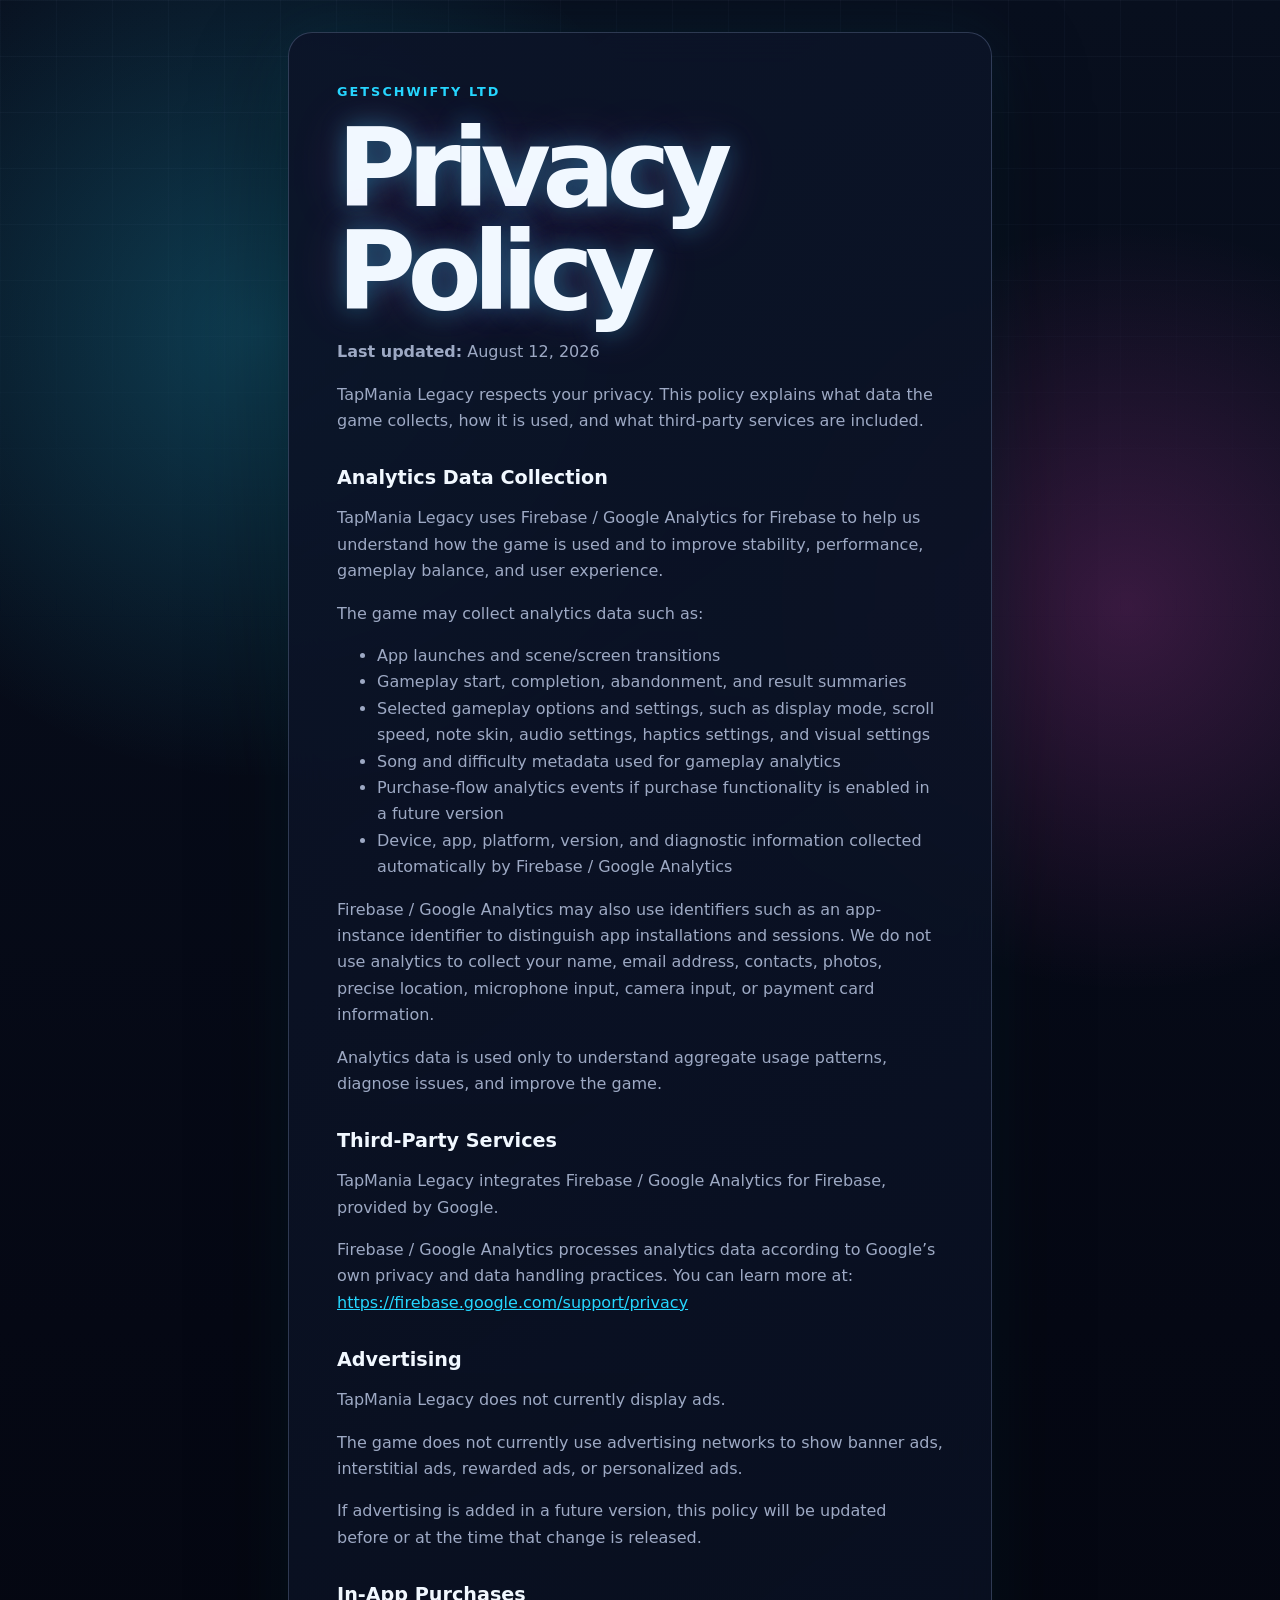
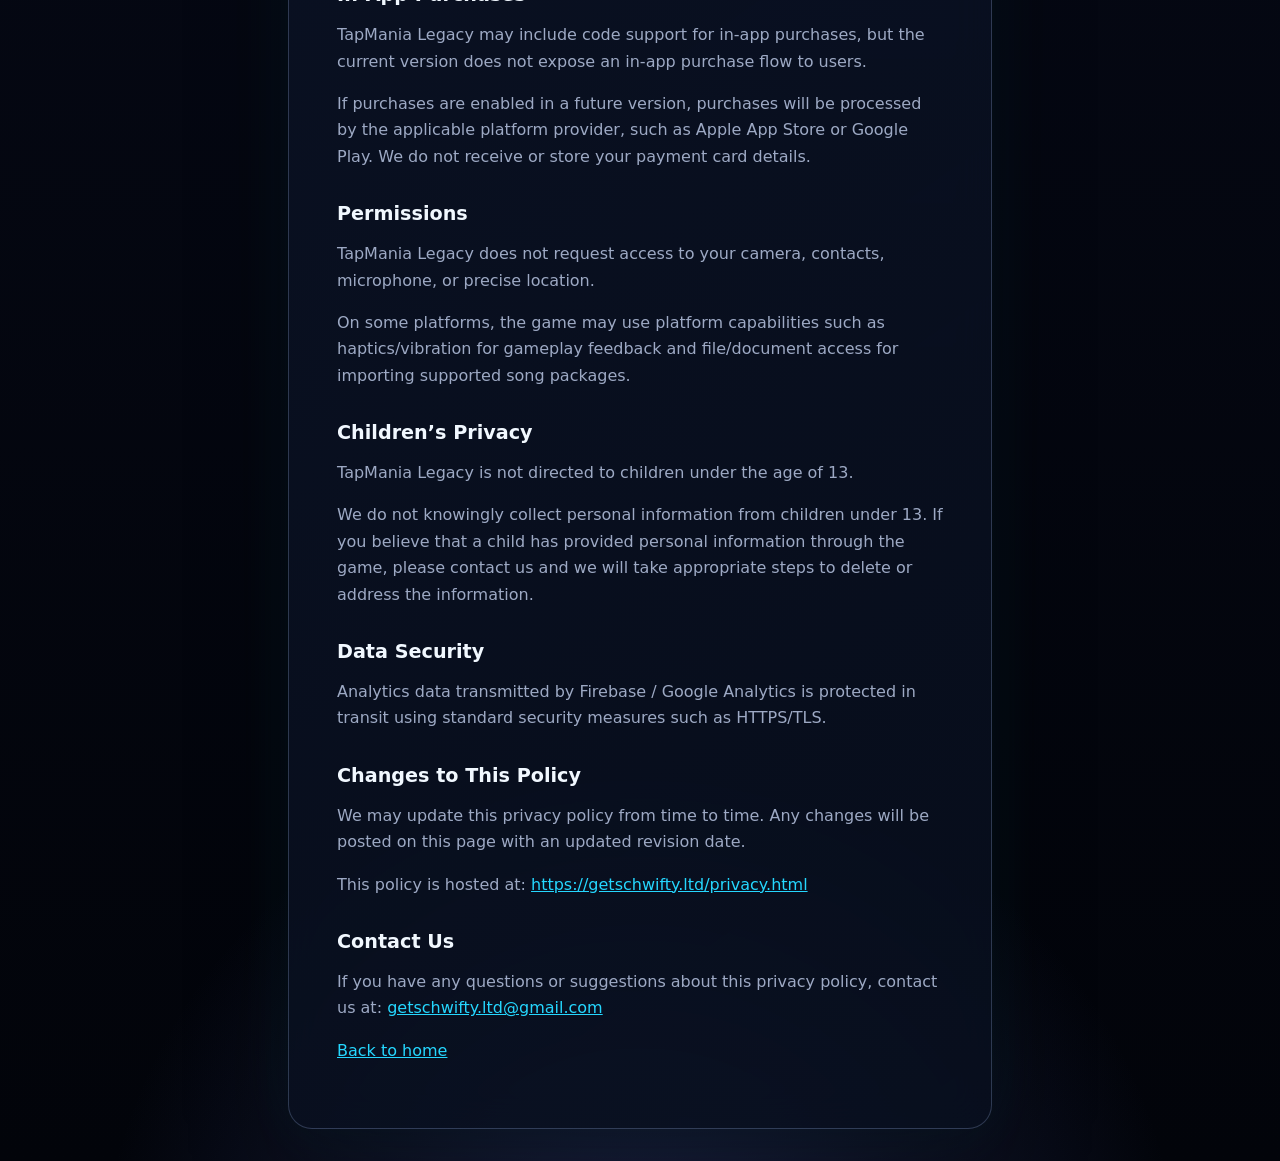
==== privacy.html @ c2b0ede3 "Initial" ====
<!doctype html>
<html lang="en">
    <head>
        <meta charset="utf-8" />
        <meta name="viewport" content="width=device-width, initial-scale=1" />
        <title>Privacy Policy | GetSchwifty Ltd</title>
        <meta
            name="description"
            content="Privacy Policy for GetSchwifty Ltd apps and games."
        />
        <link rel="stylesheet" href="/styles.css" />
    </head>
    <body>
        <main class="page text-page">
            <article class="card">
                <p class="eyebrow">GetSchwifty Ltd</p>
                <h1>Privacy Policy</h1>
                <p><strong>Last updated:</strong> August 12, 2026</p>

                <p>
                    TapMania Legacy respects your privacy. This policy explains
                    what data the game collects, how it is used, and what
                    third-party services are included.
                </p>

                <h2>Analytics Data Collection</h2>
                <p>
                    TapMania Legacy uses Firebase / Google Analytics for
                    Firebase to help us understand how the game is used and to
                    improve stability, performance, gameplay balance, and user
                    experience.
                </p>
                <p>The game may collect analytics data such as:</p>
                <ul>
                    <li>App launches and scene/screen transitions</li>
                    <li>
                        Gameplay start, completion, abandonment, and result
                        summaries
                    </li>
                    <li>
                        Selected gameplay options and settings, such as display
                        mode, scroll speed, note skin, audio settings, haptics
                        settings, and visual settings
                    </li>
                    <li>
                        Song and difficulty metadata used for gameplay analytics
                    </li>
                    <li>
                        Purchase-flow analytics events if purchase functionality
                        is enabled in a future version
                    </li>
                    <li>
                        Device, app, platform, version, and diagnostic
                        information collected automatically by Firebase / Google
                        Analytics
                    </li>
                </ul>
                <p>
                    Firebase / Google Analytics may also use identifiers such as
                    an app-instance identifier to distinguish app installations
                    and sessions. We do not use analytics to collect your name,
                    email address, contacts, photos, precise location,
                    microphone input, camera input, or payment card information.
                </p>
                <p>
                    Analytics data is used only to understand aggregate usage
                    patterns, diagnose issues, and improve the game.
                </p>

                <h2>Third-Party Services</h2>
                <p>
                    TapMania Legacy integrates Firebase / Google Analytics for
                    Firebase, provided by Google.
                </p>
                <p>
                    Firebase / Google Analytics processes analytics data
                    according to Google’s own privacy and data handling
                    practices. You can learn more at:
                    <a href="https://firebase.google.com/support/privacy"
                        >https://firebase.google.com/support/privacy</a
                    >
                </p>

                <h2>Advertising</h2>
                <p>TapMania Legacy does not currently display ads.</p>
                <p>
                    The game does not currently use advertising networks to show
                    banner ads, interstitial ads, rewarded ads, or personalized
                    ads.
                </p>
                <p>
                    If advertising is added in a future version, this policy
                    will be updated before or at the time that change is
                    released.
                </p>

                <h2>In-App Purchases</h2>
                <p>
                    TapMania Legacy may include code support for in-app
                    purchases, but the current version does not expose an in-app
                    purchase flow to users.
                </p>
                <p>
                    If purchases are enabled in a future version, purchases will
                    be processed by the applicable platform provider, such as
                    Apple App Store or Google Play. We do not receive or store
                    your payment card details.
                </p>

                <h2>Permissions</h2>
                <p>
                    TapMania Legacy does not request access to your camera,
                    contacts, microphone, or precise location.
                </p>
                <p>
                    On some platforms, the game may use platform capabilities
                    such as haptics/vibration for gameplay feedback and
                    file/document access for importing supported song packages.
                </p>

                <h2>Children’s Privacy</h2>
                <p>
                    TapMania Legacy is not directed to children under the age of
                    13.
                </p>
                <p>
                    We do not knowingly collect personal information from
                    children under 13. If you believe that a child has provided
                    personal information through the game, please contact us and
                    we will take appropriate steps to delete or address the
                    information.
                </p>

                <h2>Data Security</h2>
                <p>
                    Analytics data transmitted by Firebase / Google Analytics is
                    protected in transit using standard security measures such
                    as HTTPS/TLS.
                </p>

                <h2>Changes to This Policy</h2>
                <p>
                    We may update this privacy policy from time to time. Any
                    changes will be posted on this page with an updated revision
                    date.
                </p>
                <p>
                    This policy is hosted at:
                    <a href="https://getschwifty.ltd/privacy.html"
                        >https://getschwifty.ltd/privacy.html</a
                    >
                </p>

                <h2>Contact Us</h2>
                <p>
                    If you have any questions or suggestions about this privacy
                    policy, contact us at:
                    <a href="mailto:getschwifty.ltd@gmail.com"
                        >getschwifty.ltd@gmail.com</a
                    >
                </p>

                <p><a href="/">Back to home</a></p>
            </article>
        </main>
    </body>
</html>
---- styles.css ----
:root {
  color-scheme: dark;
  --bg: #050814;
  --panel: rgba(10, 18, 38, 0.78);
  --panel-strong: rgba(12, 20, 40, 0.94);
  --text: #f1f8ff;
  --muted: #9da9c4;
  --cyan: #25d7ff;
  --blue: #5468c8;
  --purple: #b86cff;
  --magenta: #ff4fd8;
  --yellow: #ffe14a;
  --green: #7dff5a;
  --border: rgba(169, 190, 240, 0.24);
}

* {
  box-sizing: border-box;
}

body {
  margin: 0;
  min-height: 100vh;
  background:
    radial-gradient(circle at 20% 12%, rgba(37, 215, 255, 0.24), transparent 28rem),
    radial-gradient(circle at 88% 22%, rgba(255, 79, 216, 0.20), transparent 24rem),
    radial-gradient(circle at 50% 105%, rgba(84, 104, 200, 0.32), transparent 34rem),
    linear-gradient(180deg, #080f1e 0%, var(--bg) 48%, #02040a 100%),
    var(--bg);
  color: var(--text);
  font-family: Inter, ui-sans-serif, system-ui, -apple-system, BlinkMacSystemFont, "Segoe UI", sans-serif;
  overflow-x: hidden;
}

body::before {
  position: fixed;
  inset: 0;
  pointer-events: none;
  content: "";
  background-image:
    linear-gradient(rgba(169, 190, 240, 0.055) 1px, transparent 1px),
    linear-gradient(90deg, rgba(169, 190, 240, 0.045) 1px, transparent 1px);
  background-size: 56px 56px;
  mask-image: linear-gradient(to bottom, rgba(0, 0, 0, 0.8), transparent 72%);
}

a {
  color: var(--cyan);
}

.page {
  display: grid;
  min-height: 100vh;
  place-items: center;
  padding: 2rem;
}

.home {
  display: grid;
  min-height: 100vh;
  grid-template-rows: 1fr auto;
  padding: clamp(1rem, 3vw, 2rem);
}

.text-page {
  align-items: start;
}

.card {
  width: min(100%, 44rem);
  padding: clamp(1.5rem, 4vw, 3rem);
  border: 1px solid var(--border);
  border-radius: 1.5rem;
  background: linear-gradient(145deg, var(--panel-strong), rgba(8, 15, 30, 0.86));
  box-shadow: 0 2rem 6rem rgba(0, 0, 0, 0.42), 0 0 4rem rgba(37, 215, 255, 0.08);
  backdrop-filter: blur(18px);
}

.hero {
  display: grid;
  width: min(100%, 72rem);
  grid-template-columns: minmax(0, 1.05fr) minmax(20rem, 0.95fr);
  gap: clamp(2rem, 5vw, 5rem);
  place-self: center;
  align-items: center;
}

.hero-copy {
  position: relative;
  padding: clamp(1.5rem, 4vw, 3.5rem);
  border: 1px solid var(--border);
  border-radius: 2rem;
  background:
    linear-gradient(135deg, rgba(16, 26, 47, 0.92), rgba(8, 15, 30, 0.72)),
    linear-gradient(90deg, rgba(37, 215, 255, 0.12), rgba(255, 79, 216, 0.10));
  box-shadow:
    0 2rem 6rem rgba(0, 0, 0, 0.45),
    inset 0 1px 0 rgba(255, 255, 255, 0.08),
    0 0 4rem rgba(84, 104, 200, 0.18);
  overflow: hidden;
}

.hero-copy::after {
  position: absolute;
  right: -5rem;
  bottom: -5rem;
  width: 16rem;
  height: 16rem;
  border-radius: 999px;
  content: "";
  background: radial-gradient(circle, rgba(37, 215, 255, 0.20), transparent 65%);
}

.eyebrow {
  margin: 0 0 1rem;
  color: var(--cyan);
  font-size: 0.8rem;
  font-weight: 700;
  letter-spacing: 0.16em;
  text-transform: uppercase;
}

h1 {
  margin: 0 0 1rem;
  max-width: 11ch;
  font-size: clamp(3.25rem, 9vw, 6.75rem);
  letter-spacing: -0.08em;
  line-height: 0.95;
  text-shadow:
    0 0 1.5rem rgba(37, 215, 255, 0.34),
    0 0 3.5rem rgba(255, 79, 216, 0.20);
}

h2 {
  margin-top: 2rem;
  font-size: 1.2rem;
}

p {
  color: var(--muted);
  line-height: 1.65;
}

ul {
  color: var(--muted);
  line-height: 1.65;
}

.lede {
  max-width: 34rem;
  color: #c9d3ea;
  font-size: clamp(1.05rem, 2vw, 1.28rem);
}

.playtest-copy {
  max-width: 32rem;
  margin: 1rem 0 0;
  color: rgba(241, 248, 255, 0.78);
}

.links {
  display: flex;
  flex-wrap: wrap;
  gap: 1rem;
  margin-top: 2rem;
}

.primary-links {
  align-items: center;
}

.button {
  display: inline-flex;
  align-items: center;
  gap: 0.65rem;
  padding: 0.9rem 1.15rem;
  border: 1px solid rgba(37, 215, 255, 0.5);
  border-radius: 999px;
  background:
    linear-gradient(135deg, rgba(37, 215, 255, 0.16), rgba(184, 108, 255, 0.14)),
    rgba(12, 20, 40, 0.8);
  color: var(--text);
  font-weight: 700;
  text-decoration: none;
  box-shadow: 0 0 1.6rem rgba(37, 215, 255, 0.12);
}

.discord-button {
  border-color: rgba(184, 108, 255, 0.62);
  background:
    linear-gradient(135deg, rgba(88, 101, 242, 0.38), rgba(184, 108, 255, 0.18)),
    rgba(12, 20, 40, 0.88);
  box-shadow: 0 0 1.8rem rgba(88, 101, 242, 0.18);
}

.ghost-button {
  border-color: rgba(169, 190, 240, 0.28);
  background: rgba(12, 20, 40, 0.44);
}

.button-icon {
  width: 1.4rem;
  height: 1.4rem;
  object-fit: contain;
}

.button:hover {
  border-color: var(--cyan);
  box-shadow: 0 0 2rem rgba(37, 215, 255, 0.24);
}

.store-badges {
  display: grid;
  grid-template-columns: repeat(2, minmax(0, 1fr));
  gap: 0.9rem;
  max-width: 31rem;
  margin-top: 1rem;
}

.store-badge {
  display: flex;
  align-items: center;
  gap: 0.85rem;
  min-height: 4.4rem;
  padding: 0.8rem 1rem;
  border: 1px solid rgba(241, 248, 255, 0.26);
  border-radius: 1rem;
  background:
    linear-gradient(135deg, rgba(255, 255, 255, 0.08), rgba(169, 190, 240, 0.03)),
    rgba(0, 0, 0, 0.58);
  box-shadow:
    inset 0 1px 0 rgba(255, 255, 255, 0.08),
    0 0 1.6rem rgba(37, 215, 255, 0.08);
}

.store-icon {
  width: 2rem;
  height: 2rem;
  flex: 0 0 auto;
  object-fit: contain;
}

.store-badge strong,
.store-badge em {
  display: block;
}

.store-badge strong {
  color: var(--text);
  font-size: 1.1rem;
  letter-spacing: -0.02em;
}

.store-badge em {
  margin-bottom: 0.1rem;
  color: rgba(241, 248, 255, 0.72);
  font-size: 0.68rem;
  font-style: normal;
  font-weight: 700;
  letter-spacing: 0.12em;
  text-transform: uppercase;
}

.screenshot-stack {
  position: relative;
  display: grid;
  isolation: isolate;
  width: min(100%, 34rem);
  min-height: clamp(34rem, 74vh, 48rem);
  place-self: center;
  place-items: center;
}

.screenshot-stack::before {
  position: absolute;
  inset: 8% 6% 6% 12%;
  content: "";
  border-radius: 3rem;
  background:
    radial-gradient(circle at 30% 20%, rgba(255, 79, 216, 0.24), transparent 16rem),
    radial-gradient(circle at 74% 58%, rgba(37, 215, 255, 0.24), transparent 18rem);
  filter: blur(24px);
}

.shot {
  position: relative;
  grid-area: 1 / 1;
  width: clamp(12rem, 28vw, 17rem);
  aspect-ratio: 9 / 19.5;
  padding: 0;
  border: 5px solid rgba(9, 16, 32, 0.96);
  outline: 1px solid rgba(169, 190, 240, 0.34);
  border-radius: 1.8rem;
  background:
    linear-gradient(180deg, rgba(5, 8, 20, 0.32), rgba(5, 8, 20, 0.92)),
    radial-gradient(circle at 50% 0%, rgba(37, 215, 255, 0.16), transparent 23rem),
    rgba(8, 15, 30, 0.62);
  box-shadow:
    inset 0 1px 0 rgba(255, 255, 255, 0.06),
    0 2rem 5rem rgba(0, 0, 0, 0.36),
    0 0 4rem rgba(255, 79, 216, 0.10);
  cursor: pointer;
  overflow: hidden;
  transform:
    var(--base-transform)
    translate3d(var(--wobble-x, 0px), var(--wobble-y, 0px), 0)
    rotateX(var(--wobble-rx, 0deg))
    rotateY(var(--wobble-ry, 0deg));
  transform-origin: center;
  transform-style: preserve-3d;
  transition: filter 160ms ease, outline-color 160ms ease, box-shadow 160ms ease;
  appearance: none;
  will-change: transform;
}

.shot img {
  display: block;
  width: 100%;
  height: 100%;
  object-fit: cover;
  pointer-events: none;
}

.shot:hover,
.shot:focus-visible {
  filter: saturate(1.12) brightness(1.06);
  outline-color: rgba(37, 215, 255, 0.72);
}

.shot:focus-visible {
  outline-width: 3px;
  outline-offset: 4px;
}

.shot-a {
  z-index: 4;
  --base-transform: translate(12%, -16%) rotate(-3deg);
  box-shadow:
    0 2.2rem 5.5rem rgba(0, 0, 0, 0.46),
    0 0 3rem rgba(255, 79, 216, 0.24),
    0 0 1.5rem rgba(37, 215, 255, 0.12);
}

.shot-b {
  z-index: 3;
  --base-transform: translate(-52%, 3%) rotate(-8deg);
  box-shadow:
    0 2rem 5rem rgba(0, 0, 0, 0.42),
    0 0 2.6rem rgba(37, 215, 255, 0.18);
}

.shot-c {
  z-index: 2;
  --base-transform: translate(50%, 12%) rotate(7deg);
  box-shadow:
    0 2rem 5rem rgba(0, 0, 0, 0.42),
    0 0 2.6rem rgba(184, 108, 255, 0.18);
}

.shot-d {
  z-index: 1;
  --base-transform: translate(-4%, 29%) rotate(2deg);
  box-shadow:
    0 2rem 5rem rgba(0, 0, 0, 0.40),
    0 0 2rem rgba(125, 255, 90, 0.10);
}

footer {
  display: flex;
  justify-content: space-between;
  gap: 1rem;
  padding: 1rem 0 0;
  color: rgba(201, 211, 234, 0.72);
  font-size: 0.85rem;
  letter-spacing: 0.08em;
  text-transform: uppercase;
}

.lightbox[hidden] {
  display: none;
}

.lightbox {
  position: fixed;
  inset: 0;
  z-index: 50;
  display: grid;
  place-items: center;
  padding: 1.25rem;
}

.lightbox-backdrop {
  position: absolute;
  inset: 0;
  border: 0;
  background:
    radial-gradient(circle at 50% 20%, rgba(37, 215, 255, 0.16), transparent 28rem),
    rgba(2, 4, 10, 0.82);
  backdrop-filter: blur(18px);
  cursor: pointer;
}

.lightbox-frame {
  position: relative;
  z-index: 1;
  width: min(92vw, 25rem);
  max-height: 92vh;
  margin: 0;
  padding: 0.45rem;
  border: 1px solid rgba(169, 190, 240, 0.34);
  border-radius: 2rem;
  background: rgba(9, 16, 32, 0.96);
  box-shadow:
    0 3rem 8rem rgba(0, 0, 0, 0.58),
    0 0 4rem rgba(37, 215, 255, 0.18),
    0 0 5rem rgba(255, 79, 216, 0.12);
}

.lightbox-frame img {
  display: block;
  width: 100%;
  max-height: calc(92vh - 1rem);
  border-radius: 1.55rem;
  object-fit: contain;
}

.lightbox-close {
  position: absolute;
  top: -0.85rem;
  right: -0.85rem;
  z-index: 2;
  display: grid;
  width: 2.4rem;
  height: 2.4rem;
  place-items: center;
  border: 1px solid rgba(169, 190, 240, 0.36);
  border-radius: 999px;
  background: rgba(12, 20, 40, 0.96);
  color: var(--text);
  cursor: pointer;
  font-size: 1.7rem;
  line-height: 1;
}

@media (max-width: 840px) {
  .hero {
    grid-template-columns: 1fr;
  }

  .screenshot-stack {
    min-height: 38rem;
  }

  .shot {
    width: clamp(10rem, 38vw, 14rem);
  }

  .shot-a {
    --base-transform: translate(8%, -17%) rotate(-3deg);
  }

  .shot-b {
    --base-transform: translate(-43%, 2%) rotate(-8deg);
  }

  .shot-c {
    --base-transform: translate(42%, 10%) rotate(7deg);
  }

  .shot-d {
    --base-transform: translate(-2%, 28%) rotate(2deg);
  }
}

@media (max-width: 520px) {
  .home,
  .page {
    padding: 1rem;
  }

  footer {
    flex-direction: column;
  }

  .store-badges {
    grid-template-columns: 1fr;
  }

  .screenshot-stack {
    min-height: 37rem;
  }

  .shot {
    width: min(44vw, 12rem);
  }

  .shot-a {
    --base-transform: translate(13%, -24%) rotate(-3deg);
  }

  .shot-b {
    --base-transform: translate(-34%, -1%) rotate(-8deg);
  }

  .shot-c {
    --base-transform: translate(34%, 13%) rotate(7deg);
  }

  .shot-d {
    --base-transform: translate(-6%, 36%) rotate(2deg);
  }
}
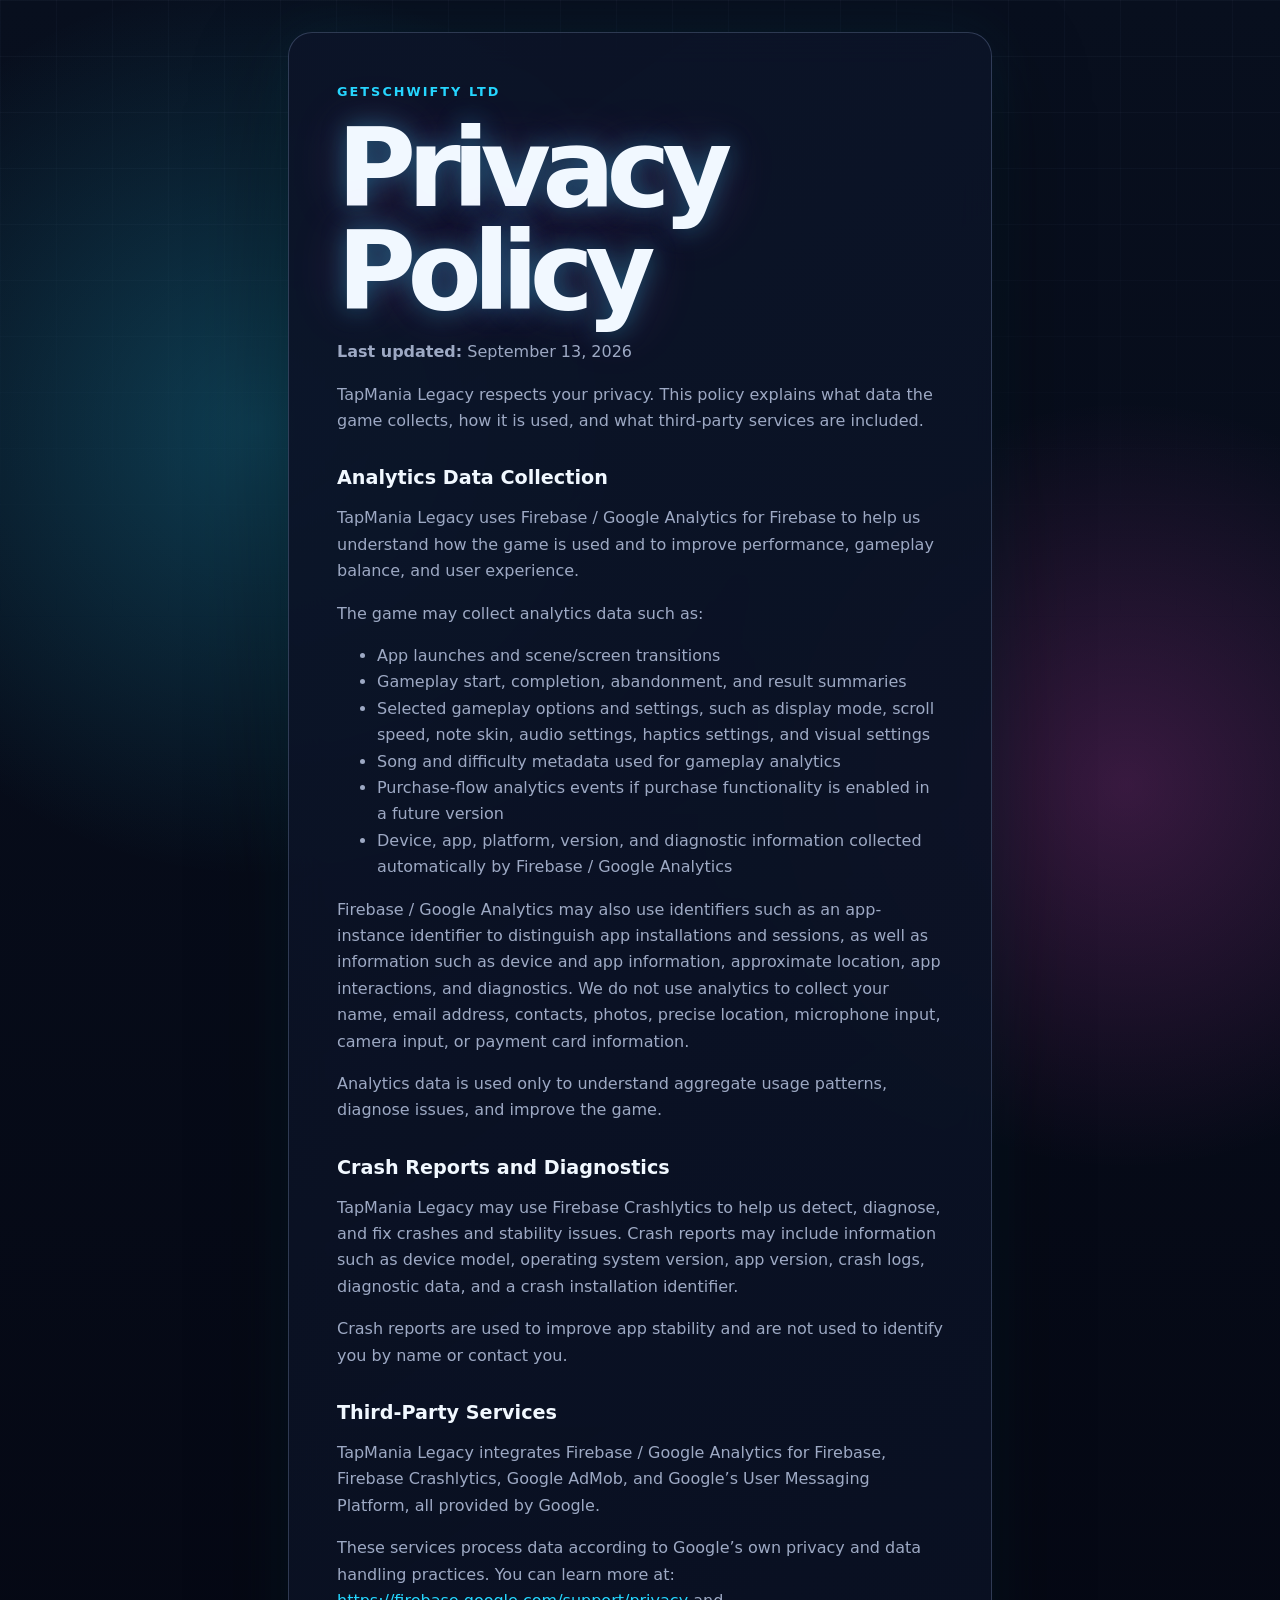
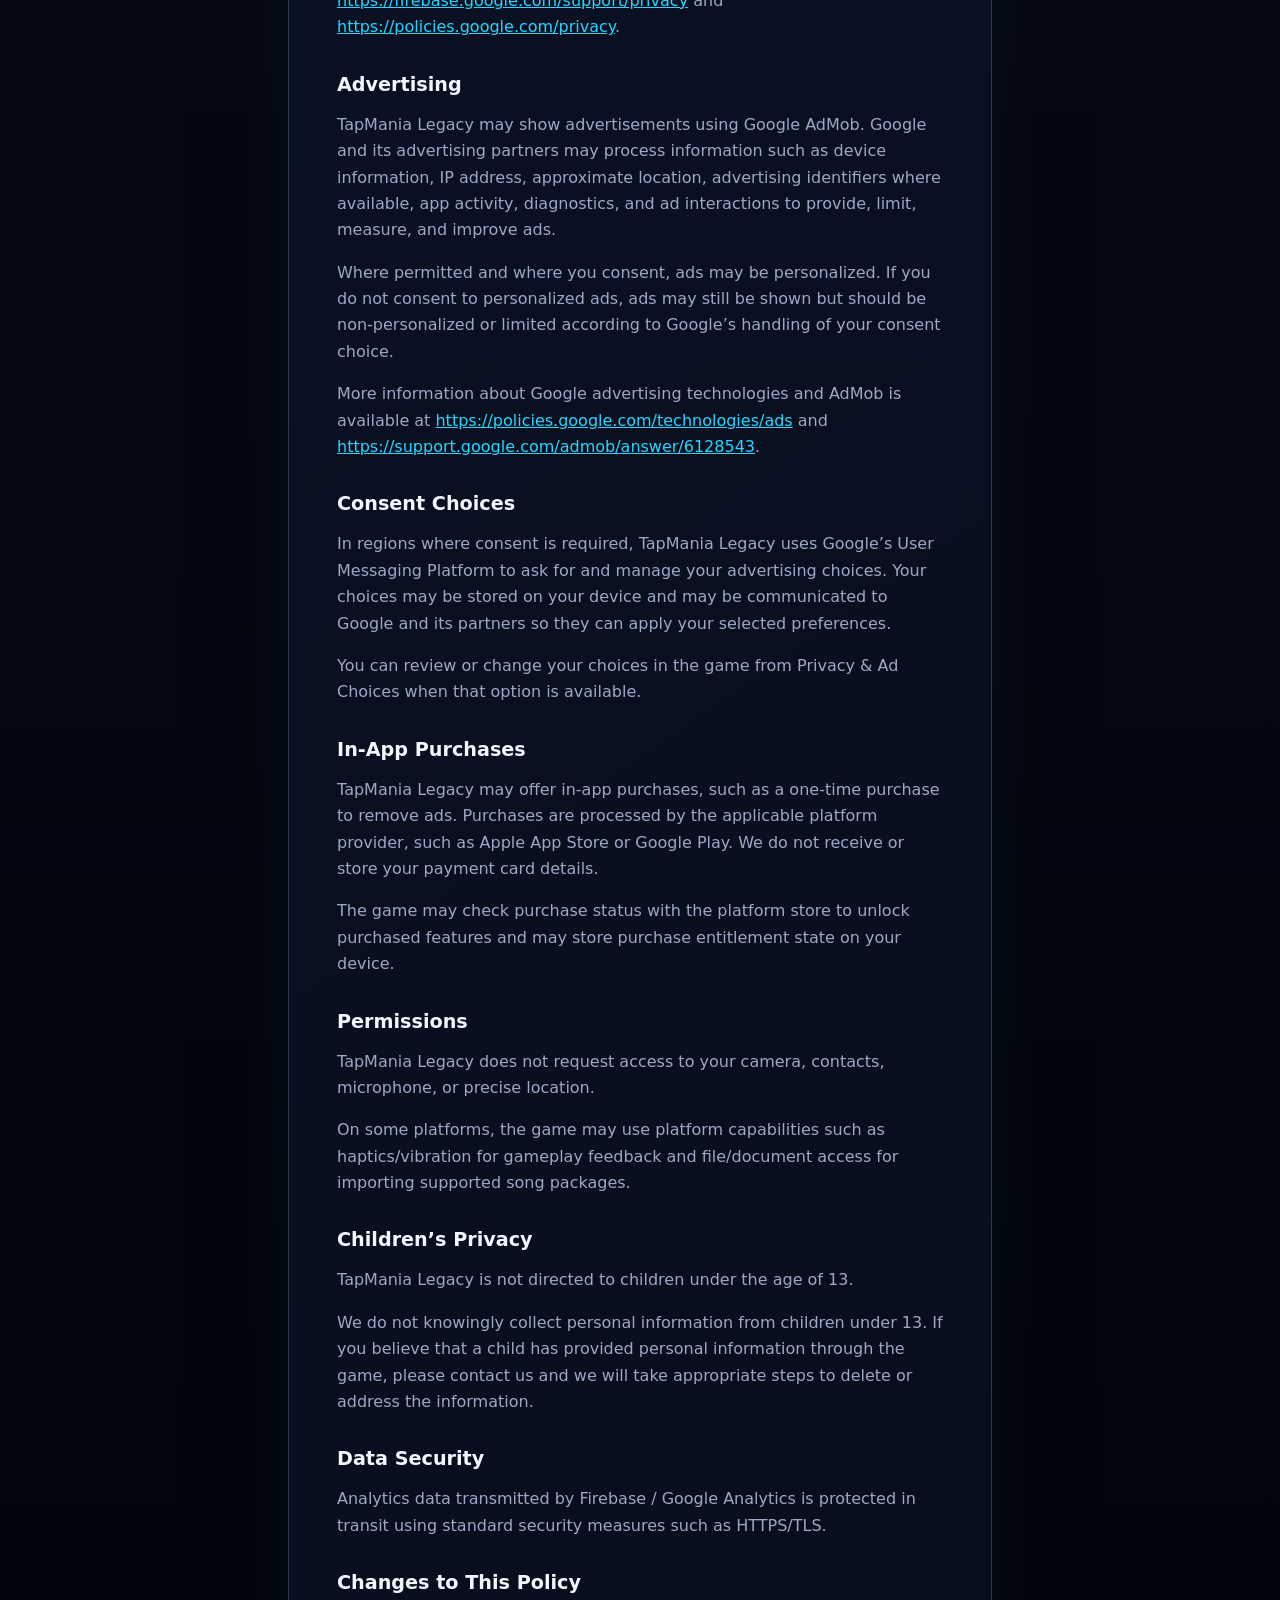
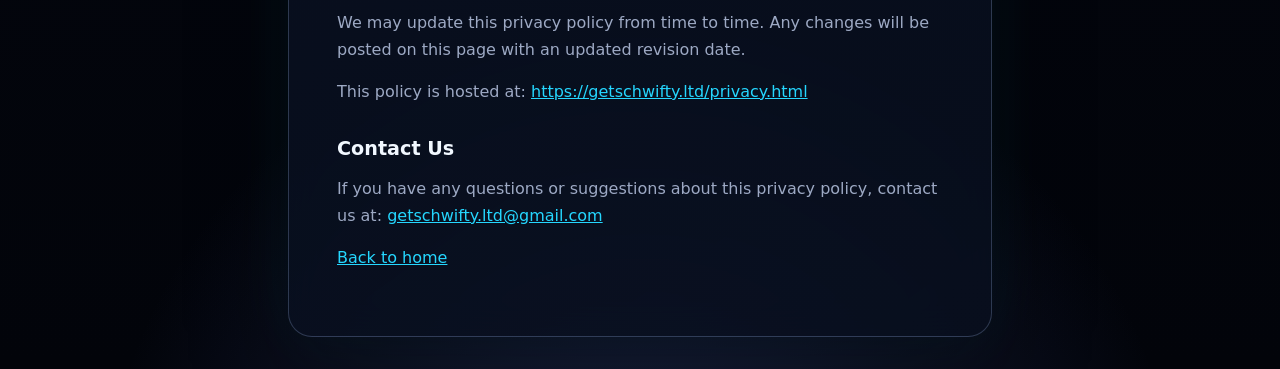
==== commit de808a02: "Privacy policy update" ====
--- a/privacy.html
+++ b/privacy.html
@@ -15,7 +15,7 @@
             <article class="card">
                 <p class="eyebrow">GetSchwifty Ltd</p>
                 <h1>Privacy Policy</h1>
-                <p><strong>Last updated:</strong> August 12, 2026</p>
+                <p><strong>Last updated:</strong> September 13, 2026</p>
 
                 <p>
                     TapMania Legacy respects your privacy. This policy explains
@@ -27,8 +27,7 @@
                 <p>
                     TapMania Legacy uses Firebase / Google Analytics for
                     Firebase to help us understand how the game is used and to
-                    improve stability, performance, gameplay balance, and user
-                    experience.
+                    improve performance, gameplay balance, and user experience.
                 </p>
                 <p>The game may collect analytics data such as:</p>
                 <ul>
@@ -58,53 +57,100 @@
                 <p>
                     Firebase / Google Analytics may also use identifiers such as
                     an app-instance identifier to distinguish app installations
-                    and sessions. We do not use analytics to collect your name,
-                    email address, contacts, photos, precise location,
-                    microphone input, camera input, or payment card information.
+                    and sessions, as well as information such as device and app
+                    information, approximate location, app interactions, and
+                    diagnostics. We do not use analytics to collect your name,
+                    email address, contacts, photos, precise location, microphone
+                    input, camera input, or payment card information.
                 </p>
                 <p>
                     Analytics data is used only to understand aggregate usage
                     patterns, diagnose issues, and improve the game.
                 </p>
 
+                <h2>Crash Reports and Diagnostics</h2>
+                <p>
+                    TapMania Legacy may use Firebase Crashlytics to help us
+                    detect, diagnose, and fix crashes and stability issues.
+                    Crash reports may include information such as device model,
+                    operating system version, app version, crash logs,
+                    diagnostic data, and a crash installation identifier.
+                </p>
+                <p>
+                    Crash reports are used to improve app stability and are not
+                    used to identify you by name or contact you.
+                </p>
+
                 <h2>Third-Party Services</h2>
                 <p>
                     TapMania Legacy integrates Firebase / Google Analytics for
-                    Firebase, provided by Google.
-                </p>
-                <p>
-                    Firebase / Google Analytics processes analytics data
-                    according to Google’s own privacy and data handling
-                    practices. You can learn more at:
+                    Firebase, Firebase Crashlytics, Google AdMob, and Google’s
+                    User Messaging Platform, all provided by Google.
+                </p>
+                <p>
+                    These services process data according to Google’s own
+                    privacy and data handling practices. You can learn more at:
                     <a href="https://firebase.google.com/support/privacy"
                         >https://firebase.google.com/support/privacy</a
                     >
+                    and
+                    <a href="https://policies.google.com/privacy"
+                        >https://policies.google.com/privacy</a
+                    >.
                 </p>
 
                 <h2>Advertising</h2>
-                <p>TapMania Legacy does not currently display ads.</p>
-                <p>
-                    The game does not currently use advertising networks to show
-                    banner ads, interstitial ads, rewarded ads, or personalized
-                    ads.
-                </p>
-                <p>
-                    If advertising is added in a future version, this policy
-                    will be updated before or at the time that change is
-                    released.
+                <p>
+                    TapMania Legacy may show advertisements using Google AdMob.
+                    Google and its advertising partners may process information
+                    such as device information, IP address, approximate location,
+                    advertising identifiers where available, app activity,
+                    diagnostics, and ad interactions to provide, limit, measure,
+                    and improve ads.
+                </p>
+                <p>
+                    Where permitted and where you consent, ads may be
+                    personalized. If you do not consent to personalized ads, ads
+                    may still be shown but should be non-personalized or limited
+                    according to Google’s handling of your consent choice.
+                </p>
+                <p>
+                    More information about Google advertising technologies and
+                    AdMob is available at
+                    <a href="https://policies.google.com/technologies/ads"
+                        >https://policies.google.com/technologies/ads</a
+                    >
+                    and
+                    <a href="https://support.google.com/admob/answer/6128543"
+                        >https://support.google.com/admob/answer/6128543</a
+                    >.
+                </p>
+
+                <h2>Consent Choices</h2>
+                <p>
+                    In regions where consent is required, TapMania Legacy uses
+                    Google’s User Messaging Platform to ask for and manage your
+                    advertising choices. Your choices may be stored on your
+                    device and may be communicated to Google and its partners so
+                    they can apply your selected preferences.
+                </p>
+                <p>
+                    You can review or change your choices in the game from
+                    Privacy &amp; Ad Choices when that option is available.
                 </p>
 
                 <h2>In-App Purchases</h2>
                 <p>
-                    TapMania Legacy may include code support for in-app
-                    purchases, but the current version does not expose an in-app
-                    purchase flow to users.
-                </p>
-                <p>
-                    If purchases are enabled in a future version, purchases will
-                    be processed by the applicable platform provider, such as
-                    Apple App Store or Google Play. We do not receive or store
-                    your payment card details.
+                    TapMania Legacy may offer in-app purchases, such as a
+                    one-time purchase to remove ads. Purchases are processed by
+                    the applicable platform provider, such as Apple App Store or
+                    Google Play. We do not receive or store your payment card
+                    details.
+                </p>
+                <p>
+                    The game may check purchase status with the platform store
+                    to unlock purchased features and may store purchase
+                    entitlement state on your device.
                 </p>
 
                 <h2>Permissions</h2>
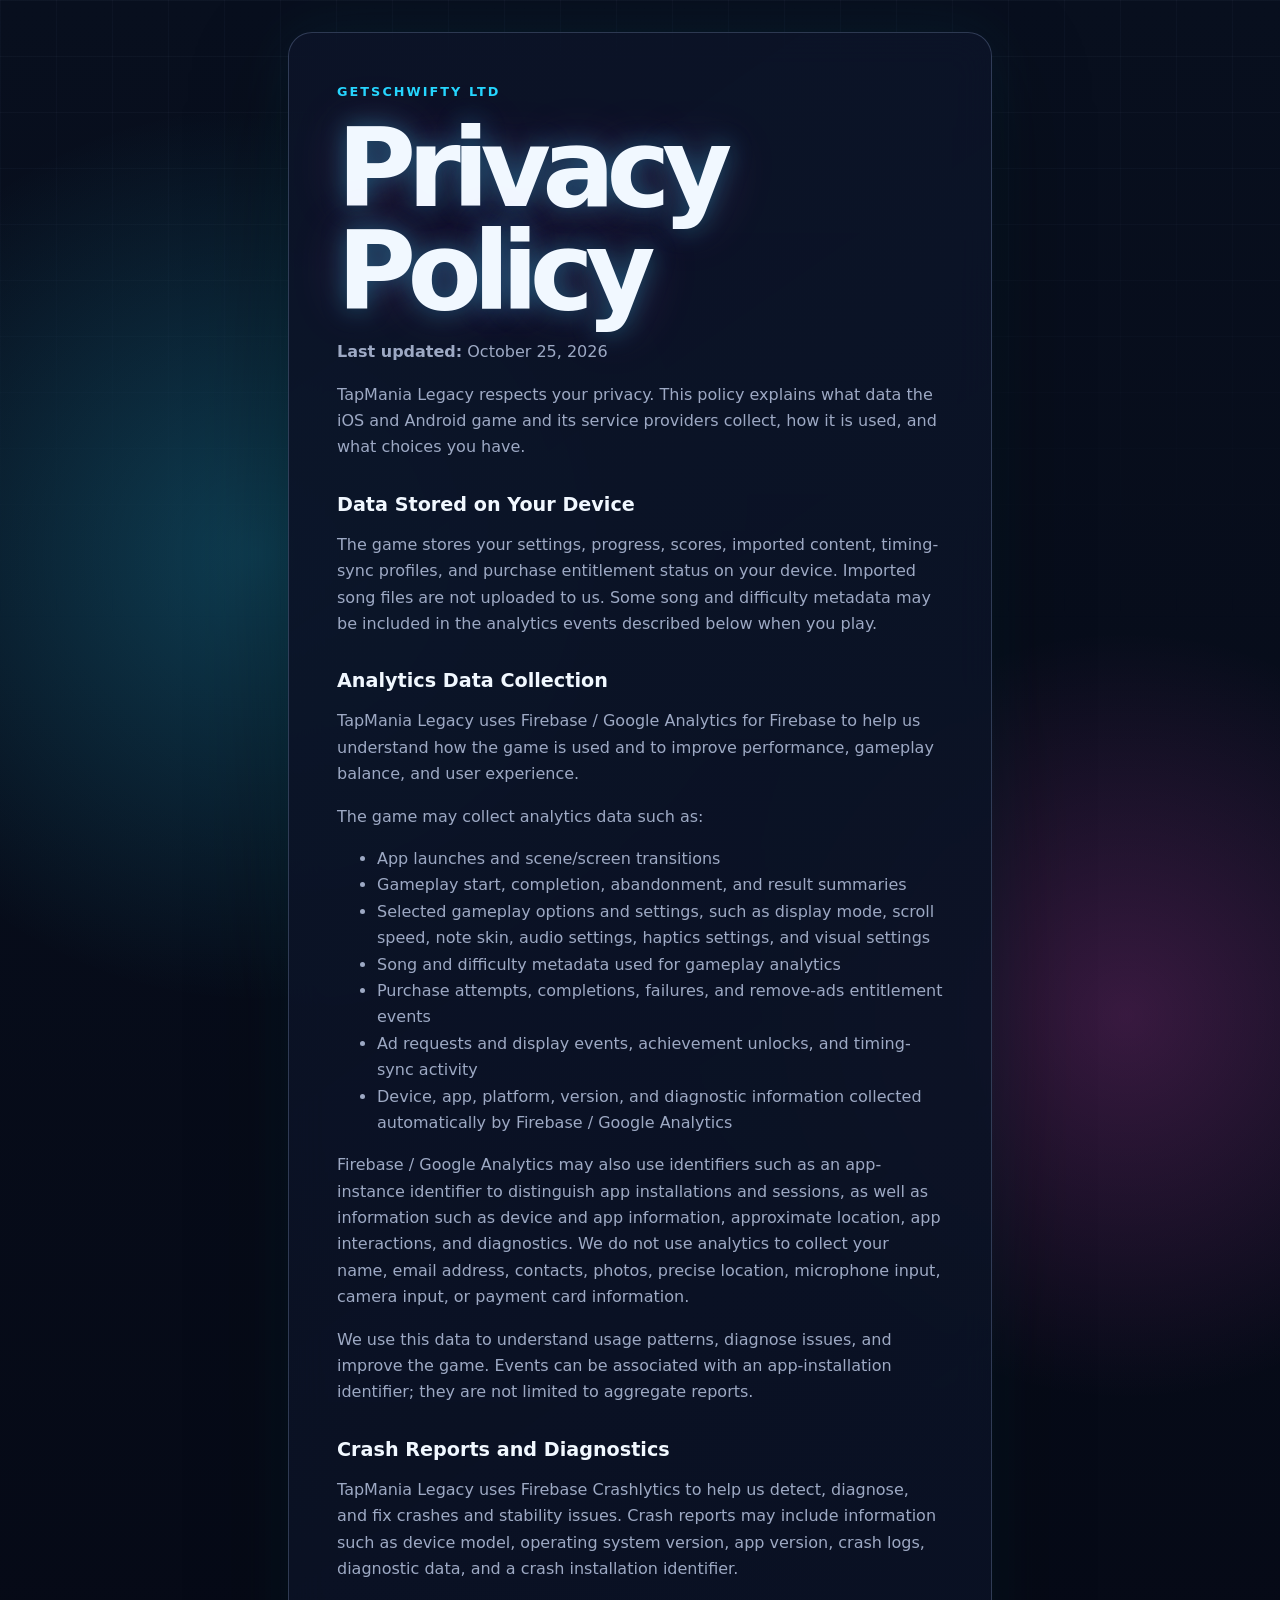
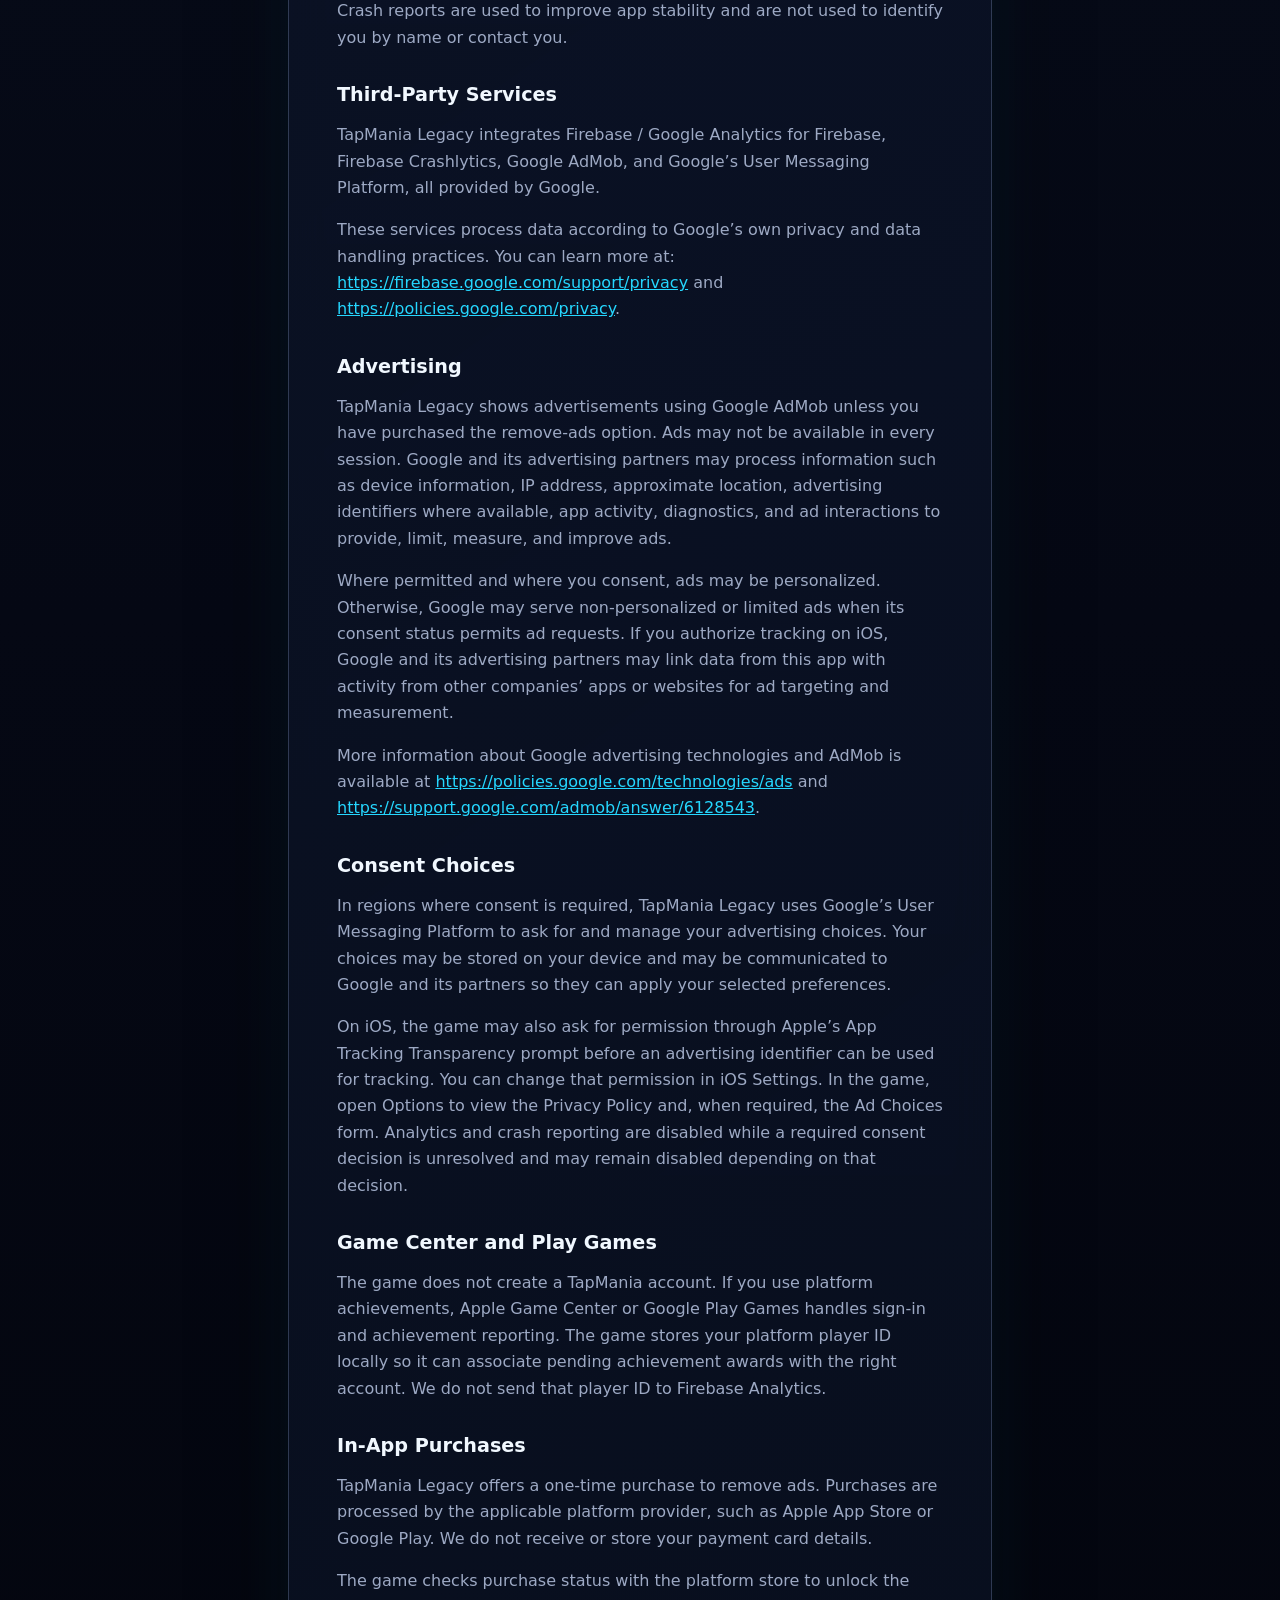
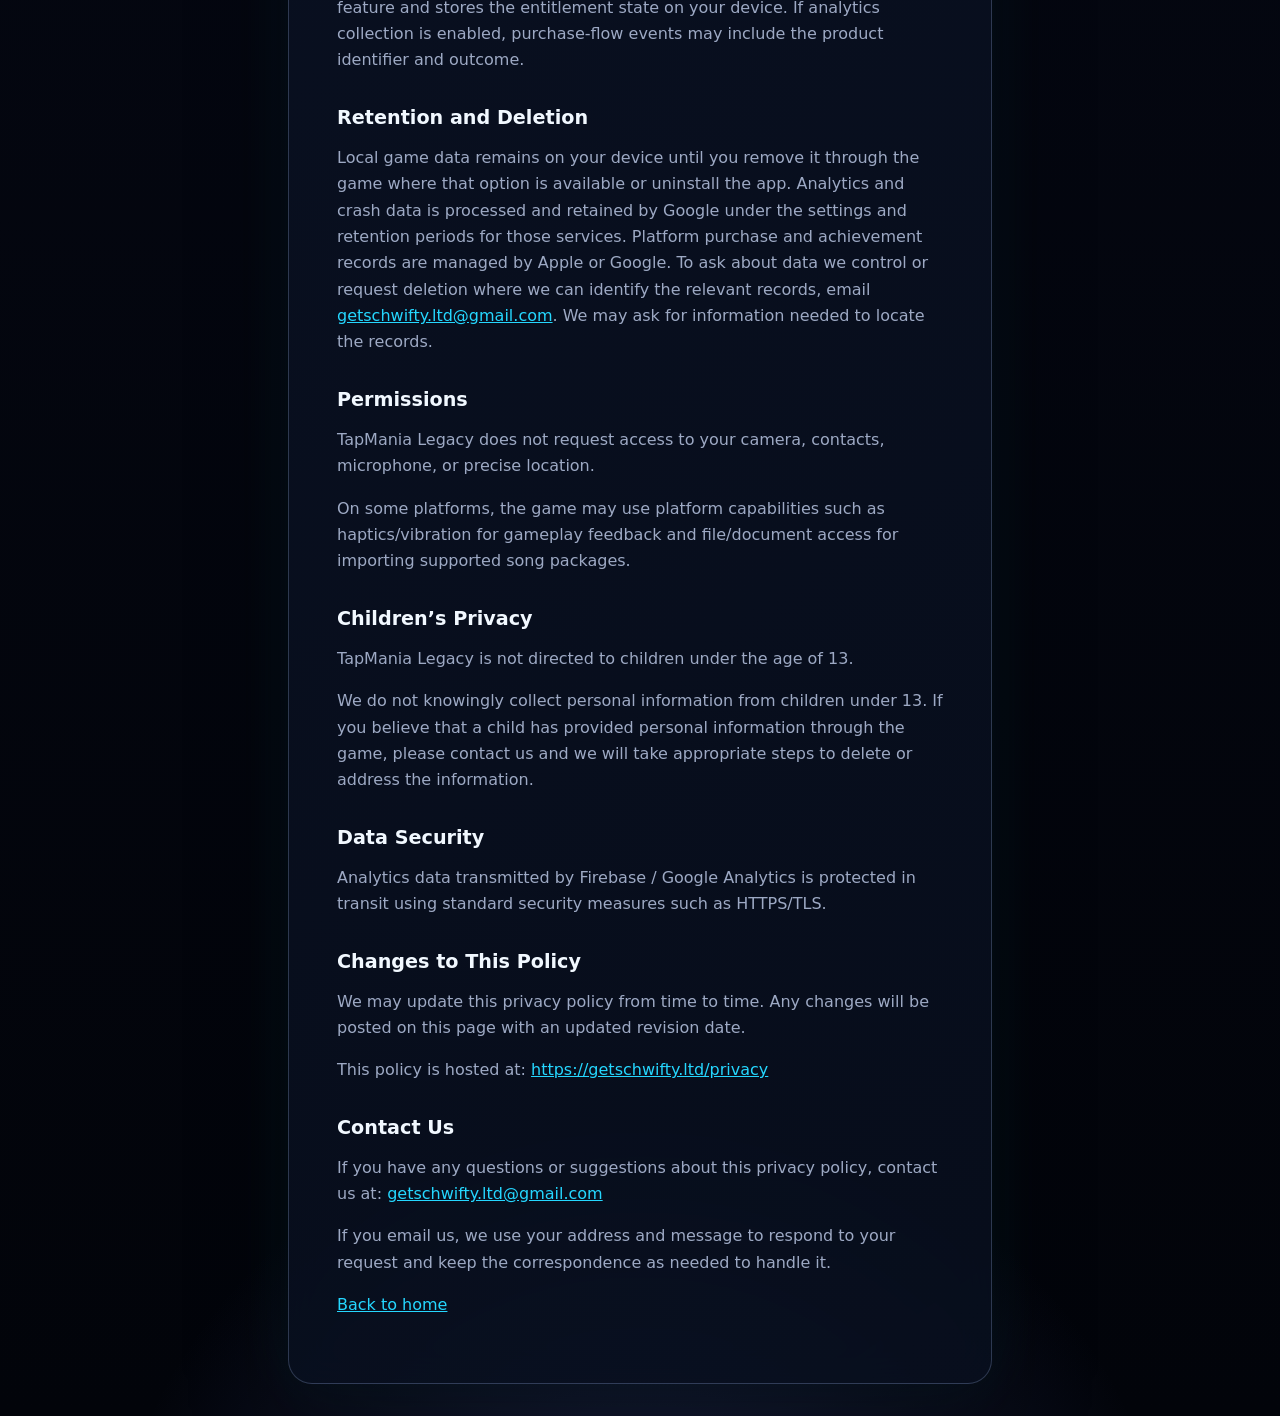
==== commit 7fb3608b: "Release" ====
--- a/privacy.html
+++ b/privacy.html
@@ -15,12 +15,21 @@
             <article class="card">
                 <p class="eyebrow">GetSchwifty Ltd</p>
                 <h1>Privacy Policy</h1>
-                <p><strong>Last updated:</strong> September 13, 2026</p>
+                <p><strong>Last updated:</strong> October 25, 2026</p>
 
                 <p>
                     TapMania Legacy respects your privacy. This policy explains
-                    what data the game collects, how it is used, and what
-                    third-party services are included.
+                    what data the iOS and Android game and its service providers
+                    collect, how it is used, and what choices you have.
+                </p>
+
+                <h2>Data Stored on Your Device</h2>
+                <p>
+                    The game stores your settings, progress, scores, imported
+                    content, timing-sync profiles, and purchase entitlement
+                    status on your device. Imported song files are not uploaded
+                    to us. Some song and difficulty metadata may be included in
+                    the analytics events described below when you play.
                 </p>
 
                 <h2>Analytics Data Collection</h2>
@@ -45,8 +54,12 @@
                         Song and difficulty metadata used for gameplay analytics
                     </li>
                     <li>
-                        Purchase-flow analytics events if purchase functionality
-                        is enabled in a future version
+                        Purchase attempts, completions, failures, and remove-ads
+                        entitlement events
+                    </li>
+                    <li>
+                        Ad requests and display events, achievement unlocks, and
+                        timing-sync activity
                     </li>
                     <li>
                         Device, app, platform, version, and diagnostic
@@ -64,13 +77,15 @@
                     input, camera input, or payment card information.
                 </p>
                 <p>
-                    Analytics data is used only to understand aggregate usage
-                    patterns, diagnose issues, and improve the game.
+                    We use this data to understand usage patterns, diagnose
+                    issues, and improve the game. Events can be associated with
+                    an app-installation identifier; they are not limited to
+                    aggregate reports.
                 </p>
 
                 <h2>Crash Reports and Diagnostics</h2>
                 <p>
-                    TapMania Legacy may use Firebase Crashlytics to help us
+                    TapMania Legacy uses Firebase Crashlytics to help us
                     detect, diagnose, and fix crashes and stability issues.
                     Crash reports may include information such as device model,
                     operating system version, app version, crash logs,
@@ -101,7 +116,9 @@
 
                 <h2>Advertising</h2>
                 <p>
-                    TapMania Legacy may show advertisements using Google AdMob.
+                    TapMania Legacy shows advertisements using Google AdMob
+                    unless you have purchased the remove-ads option. Ads may not
+                    be available in every session.
                     Google and its advertising partners may process information
                     such as device information, IP address, approximate location,
                     advertising identifiers where available, app activity,
@@ -110,9 +127,12 @@
                 </p>
                 <p>
                     Where permitted and where you consent, ads may be
-                    personalized. If you do not consent to personalized ads, ads
-                    may still be shown but should be non-personalized or limited
-                    according to Google’s handling of your consent choice.
+                    personalized. Otherwise, Google may serve non-personalized
+                    or limited ads when its consent status permits ad requests.
+                    If you authorize tracking on iOS, Google and its advertising
+                    partners may link data from this app with activity from
+                    other companies’ apps or websites for ad targeting and
+                    measurement.
                 </p>
                 <p>
                     More information about Google advertising technologies and
@@ -135,22 +155,53 @@
                     they can apply your selected preferences.
                 </p>
                 <p>
-                    You can review or change your choices in the game from
-                    Privacy &amp; Ad Choices when that option is available.
+                    On iOS, the game may also ask for permission through Apple’s
+                    App Tracking Transparency prompt before an advertising
+                    identifier can be used for tracking. You can change that
+                    permission in iOS Settings. In the game, open Options to
+                    view the Privacy Policy and, when required, the Ad Choices
+                    form. Analytics and crash reporting are disabled while a
+                    required consent decision is unresolved and may remain
+                    disabled depending on that decision.
+                </p>
+
+                <h2>Game Center and Play Games</h2>
+                <p>
+                    The game does not create a TapMania account.
+                    If you use platform achievements, Apple Game Center or
+                    Google Play Games handles sign-in and achievement reporting.
+                    The game stores your platform player ID locally so it can
+                    associate pending achievement awards with the right account.
+                    We do not send that player ID to Firebase Analytics.
                 </p>
 
                 <h2>In-App Purchases</h2>
                 <p>
-                    TapMania Legacy may offer in-app purchases, such as a
-                    one-time purchase to remove ads. Purchases are processed by
-                    the applicable platform provider, such as Apple App Store or
-                    Google Play. We do not receive or store your payment card
-                    details.
-                </p>
-                <p>
-                    The game may check purchase status with the platform store
-                    to unlock purchased features and may store purchase
-                    entitlement state on your device.
+                    TapMania Legacy offers a one-time purchase to remove ads.
+                    Purchases are processed by the applicable platform provider,
+                    such as Apple App Store or Google Play. We do not receive or
+                    store your payment card details.
+                </p>
+                <p>
+                    The game checks purchase status with the platform store to
+                    unlock the feature and stores the entitlement state on your
+                    device. If analytics collection is enabled, purchase-flow
+                    events may include the product identifier and outcome.
+                </p>
+
+                <h2>Retention and Deletion</h2>
+                <p>
+                    Local game data remains on your device until you remove it
+                    through the game where that option is available or uninstall
+                    the app. Analytics and crash data is processed and retained
+                    by Google under the settings and retention periods for those
+                    services. Platform purchase and achievement records are
+                    managed by Apple or Google. To ask about data we control or
+                    request deletion where we can identify the relevant records,
+                    email
+                    <a href="mailto:getschwifty.ltd@gmail.com"
+                        >getschwifty.ltd@gmail.com</a
+                    >. We may ask for information needed to locate the records.
                 </p>
 
                 <h2>Permissions</h2>
@@ -192,8 +243,8 @@
                 </p>
                 <p>
                     This policy is hosted at:
-                    <a href="https://getschwifty.ltd/privacy.html"
-                        >https://getschwifty.ltd/privacy.html</a
+                    <a href="https://getschwifty.ltd/privacy"
+                        >https://getschwifty.ltd/privacy</a
                     >
                 </p>
 
@@ -204,6 +255,11 @@
                     <a href="mailto:getschwifty.ltd@gmail.com"
                         >getschwifty.ltd@gmail.com</a
                     >
+                </p>
+                <p>
+                    If you email us, we use your address and message to respond
+                    to your request and keep the correspondence as needed to
+                    handle it.
                 </p>
 
                 <p><a href="/">Back to home</a></p>
--- a/styles.css
+++ b/styles.css
@@ -152,7 +152,7 @@
   font-size: clamp(1.05rem, 2vw, 1.28rem);
 }
 
-.playtest-copy {
+.community-copy {
   max-width: 32rem;
   margin: 1rem 0 0;
   color: rgba(241, 248, 255, 0.78);
